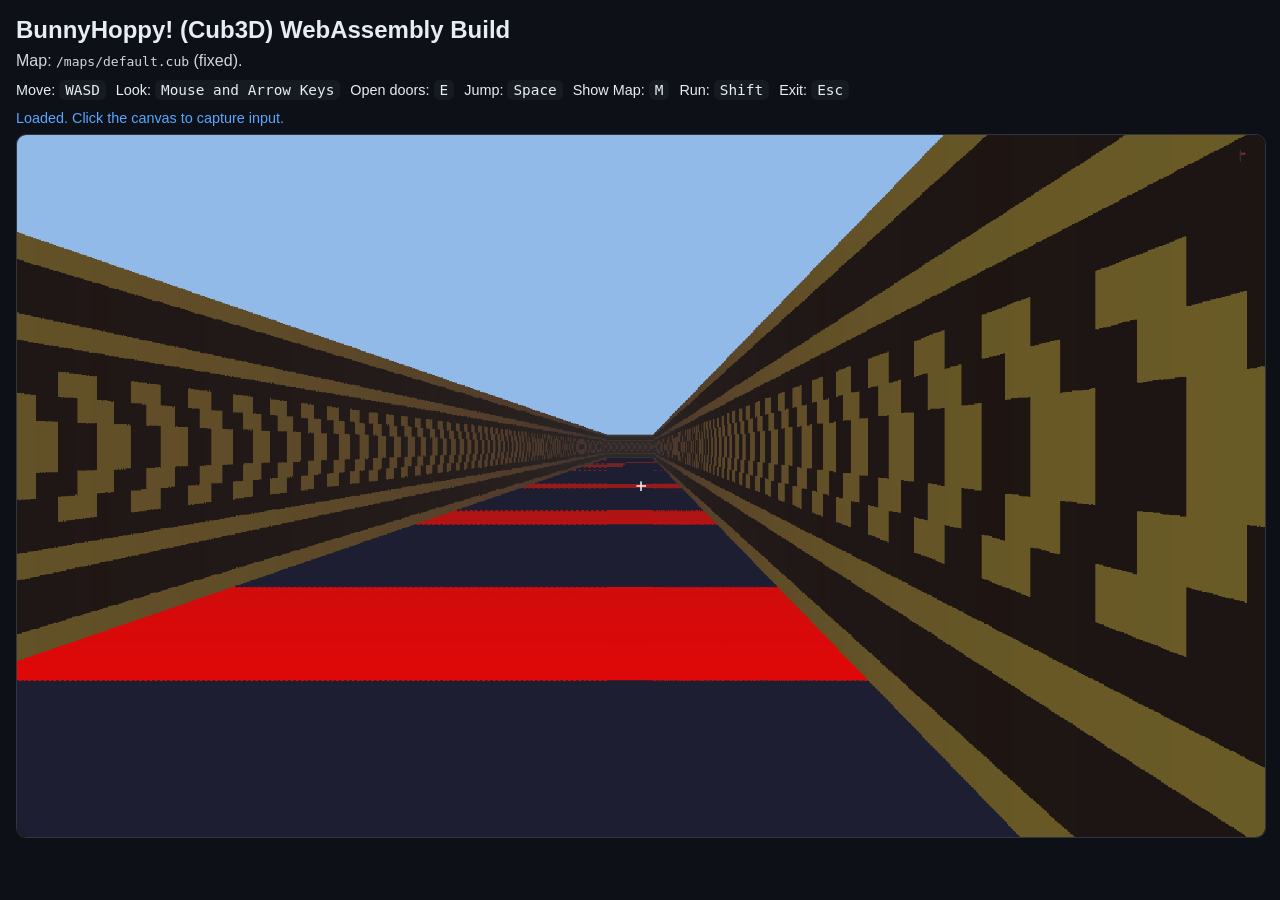
==== bunnyhoppy/index.html @ a29afa3a "Add BunnyHoppy web build" ====
<!doctype html>
<html lang="en">
<head>
	<meta charset="UTF-8">
	<meta name="viewport" content="width=device-width,initial-scale=1.0">
	<title>BunnyHoppy! - bunnyhoppy.com</title>
	<style>
		:root {
			color-scheme: dark;
		}

		body {
			margin: 0;
			background: #0d1117;
			font-family: "Fira Sans", "Segoe UI", sans-serif;
			color: #e6edf3;
		}

		main {
			max-width: 1280px;
			margin: 0 auto;
			padding: 16px;
		}

		h1 {
			margin: 0 0 8px;
			font-size: 1.5rem;
		}

		p {
			margin: 0 0 12px;
			opacity: 0.9;
		}

		.panel {
			font-size: 0.9rem;
			margin-bottom: 12px;
			display: flex;
			gap: 10px;
			flex-wrap: wrap;
		}

		.panel code {
			background: #161b22;
			padding: 2px 6px;
			border-radius: 6px;
		}

		#status {
			font-size: 0.9rem;
			color: #58a6ff;
			margin-bottom: 8px;
		}

		canvas {
			width: 100%;
			height: auto;
			display: block;
			border: 1px solid #30363d;
			border-radius: 10px;
			background: #000;
		}
	</style>
</head>
<body>
	<main>
		<h1>BunnyHoppy! (Cub3D) WebAssembly Build</h1>
		<p>Map: <code>/maps/default.cub</code> (fixed).</p>
		<div class="panel">
			<span>Move: <code>WASD</code></span>
			<span>Look: <code>Mouse and Arrow Keys</code></span>
			<span>Open doors: <code>E</code></span>
			<span>Jump: <code>Space</code></span>
			<span>Show Map: <code>M</code></span>
			<span>Run: <code>Shift</code></span>
			<span>Exit: <code>Esc</code></span>
		</div>
		<div id="status">Loading WebAssembly module...</div>
		<canvas id="gamecanvas" width="1280" height="720"></canvas>
	</main>

	<script src="coi-serviceworker.js"></script>
	<script>
		const statusNode = document.getElementById("status");
		const canvas = document.getElementById("gamecanvas");
		const mapArg = "/maps/default.cub";

		window.Module = {
			arguments: [mapArg],
			canvas: canvas,
			preRun: [() => {
				try {
					if (typeof FS !== "undefined")
						FS.chdir("/");
				} catch (error) {
					console.error("Failed to set CWD:", error);
				}
			}],
			print: (text) => {
				console.log(text);
			},
			printErr: (text) => {
				console.error(text);
				statusNode.textContent = String(text);
			},
			onAbort: (why) => {
				statusNode.textContent = "Runtime aborted: " + String(why);
			},
			onRuntimeInitialized: () => {
				statusNode.textContent = "Loaded. Click the canvas to capture input.";
			}
		};

		canvas.addEventListener("webglcontextlost", (event) => {
			event.preventDefault();
			statusNode.textContent = "WebGL context lost. Reload the page.";
		});
	</script>
	<script src="cub3d.js"></script>
</body>
</html>
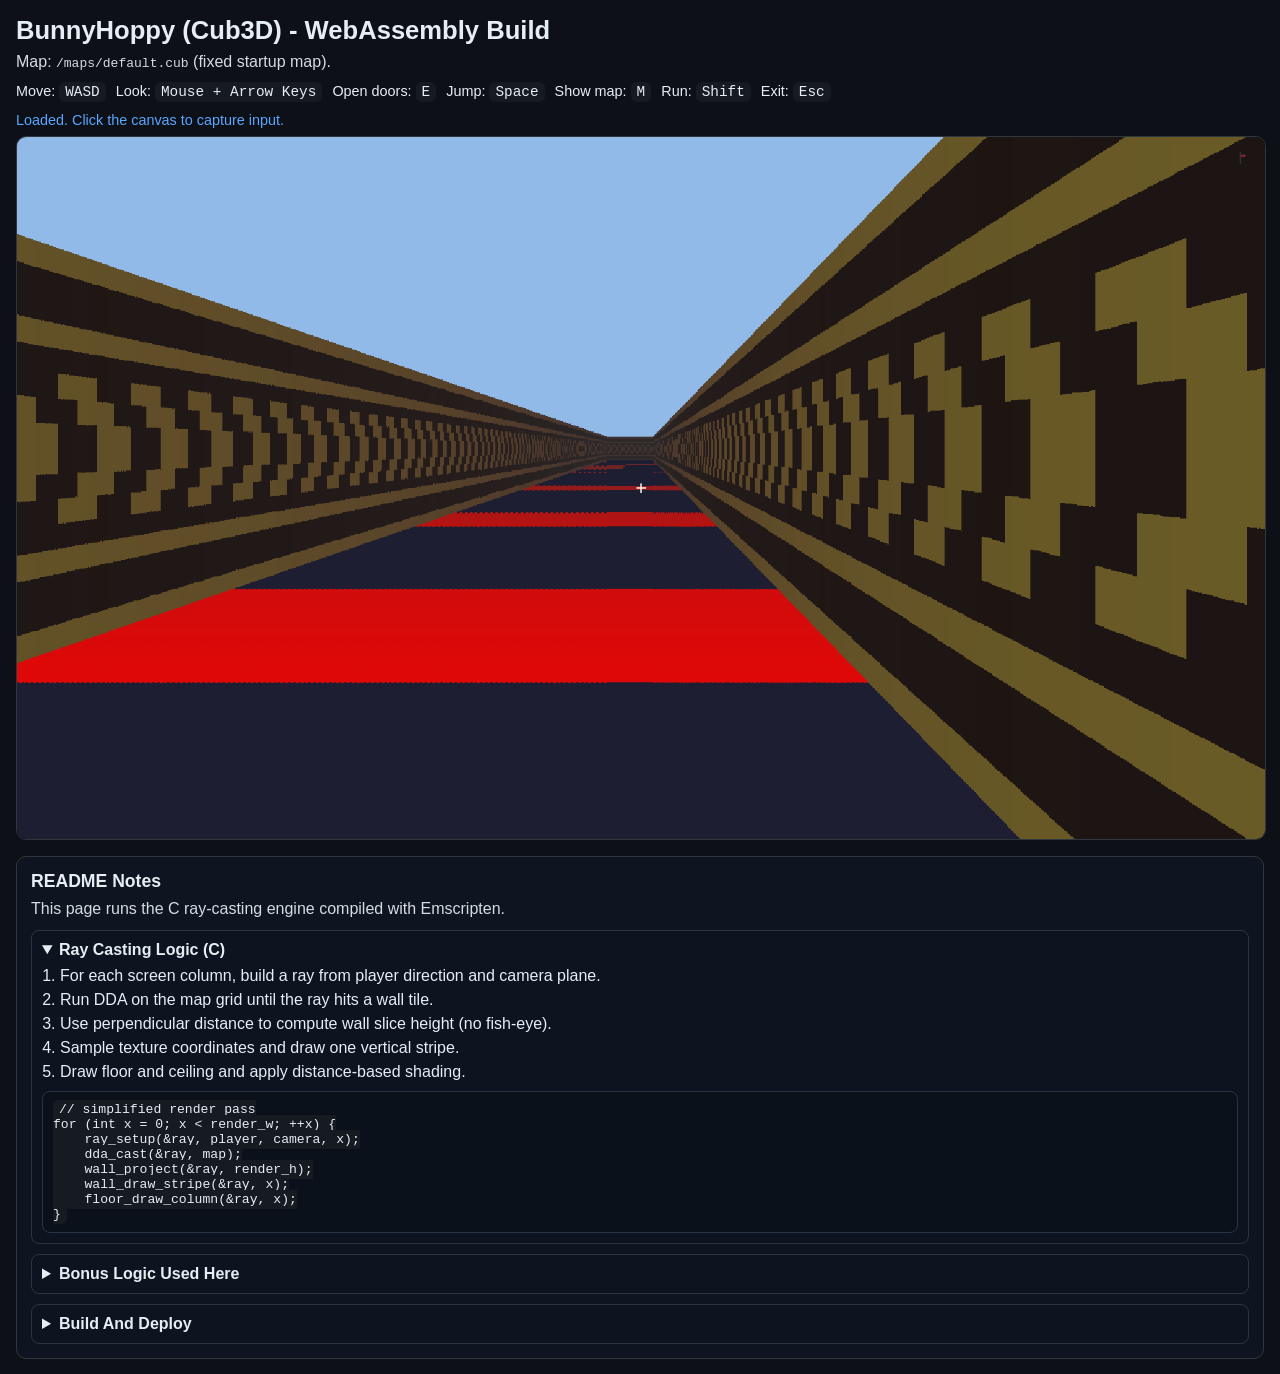
==== commit 7a9cf9f8: "update on index.html" ====
--- a/bunnyhoppy/index.html
+++ b/bunnyhoppy/index.html
@@ -3,7 +3,7 @@
 <head>
 	<meta charset="UTF-8">
 	<meta name="viewport" content="width=device-width,initial-scale=1.0">
-	<title>BunnyHoppy! - bunnyhoppy.com</title>
+	<title>BunnyHoppy - Web Build</title>
 	<style>
 		:root {
 			color-scheme: dark;
@@ -24,12 +24,17 @@
 
 		h1 {
 			margin: 0 0 8px;
-			font-size: 1.5rem;
+			font-size: 1.6rem;
+		}
+
+		h2 {
+			margin: 0 0 8px;
+			font-size: 1.1rem;
 		}
 
 		p {
 			margin: 0 0 12px;
-			opacity: 0.9;
+			opacity: 0.92;
 		}
 
 		.panel {
@@ -40,7 +45,8 @@
 			flex-wrap: wrap;
 		}
 
-		.panel code {
+		.panel code,
+		.readme code {
 			background: #161b22;
 			padding: 2px 6px;
 			border-radius: 6px;
@@ -60,23 +66,110 @@
 			border-radius: 10px;
 			background: #000;
 		}
+
+		.readme {
+			margin-top: 16px;
+			padding: 14px;
+			border: 1px solid #30363d;
+			border-radius: 10px;
+			background: #0f1520;
+		}
+
+		details {
+			border: 1px solid #2a3544;
+			border-radius: 8px;
+			padding: 10px;
+			background: #0d1420;
+			margin-bottom: 10px;
+		}
+
+		details:last-child {
+			margin-bottom: 0;
+		}
+
+		summary {
+			cursor: pointer;
+			font-weight: 600;
+		}
+
+		.readme ul,
+		.readme ol {
+			margin: 8px 0 0 18px;
+			padding: 0;
+		}
+
+		.readme li {
+			margin-bottom: 6px;
+		}
+
+		pre {
+			margin: 10px 0 0;
+			padding: 10px;
+			background: #0b111a;
+			border: 1px solid #273445;
+			border-radius: 8px;
+			overflow-x: auto;
+			font-size: 0.82rem;
+		}
 	</style>
 </head>
 <body>
 	<main>
-		<h1>BunnyHoppy! (Cub3D) WebAssembly Build</h1>
-		<p>Map: <code>/maps/default.cub</code> (fixed).</p>
+		<h1>BunnyHoppy (Cub3D) - WebAssembly Build</h1>
+		<p>Map: <code>/maps/default.cub</code> (fixed startup map).</p>
 		<div class="panel">
 			<span>Move: <code>WASD</code></span>
-			<span>Look: <code>Mouse and Arrow Keys</code></span>
+			<span>Look: <code>Mouse + Arrow Keys</code></span>
 			<span>Open doors: <code>E</code></span>
 			<span>Jump: <code>Space</code></span>
-			<span>Show Map: <code>M</code></span>
+			<span>Show map: <code>M</code></span>
 			<span>Run: <code>Shift</code></span>
 			<span>Exit: <code>Esc</code></span>
 		</div>
 		<div id="status">Loading WebAssembly module...</div>
 		<canvas id="gamecanvas" width="1280" height="720"></canvas>
+
+		<section class="readme">
+			<h2>README Notes</h2>
+			<p>This page runs the C ray-casting engine compiled with Emscripten.</p>
+
+			<details open>
+				<summary>Ray Casting Logic (C)</summary>
+				<ol>
+					<li>For each screen column, build a ray from player direction and camera plane.</li>
+					<li>Run DDA on the map grid until the ray hits a wall tile.</li>
+					<li>Use perpendicular distance to compute wall slice height (no fish-eye).</li>
+					<li>Sample texture coordinates and draw one vertical stripe.</li>
+					<li>Draw floor and ceiling and apply distance-based shading.</li>
+				</ol>
+				<pre><code>// simplified render pass
+for (int x = 0; x < render_w; ++x) {
+    ray_setup(&ray, player, camera, x);
+    dda_cast(&ray, map);
+    wall_project(&ray, render_h);
+    wall_draw_stripe(&ray, x);
+    floor_draw_column(&ray, x);
+}</code></pre>
+			</details>
+
+			<details>
+				<summary>Bonus Logic Used Here</summary>
+				<ul>
+					<li>Bonus mode is always enabled for this web build.</li>
+					<li>Map is fixed to <code>/maps/default.cub</code>.</li>
+					<li>Keys, doors, minimap, sprites, lava, and checkpoints are active.</li>
+				</ul>
+			</details>
+
+			<details>
+				<summary>Build And Deploy</summary>
+				<pre><code>source ~/emsdk/emsdk_env.sh
+make -f Makefile.web
+make -f Makefile.web serve</code></pre>
+				<p>To publish at <code>mahmutkilic.nl/bunnyhoppy</code>, copy generated files
+				from <code>web/</code> into your website repo under <code>bunnyhoppy/</code>, then commit and push.</p>
+			</details>
+		</section>
 	</main>
 
 	<script src="coi-serviceworker.js"></script>
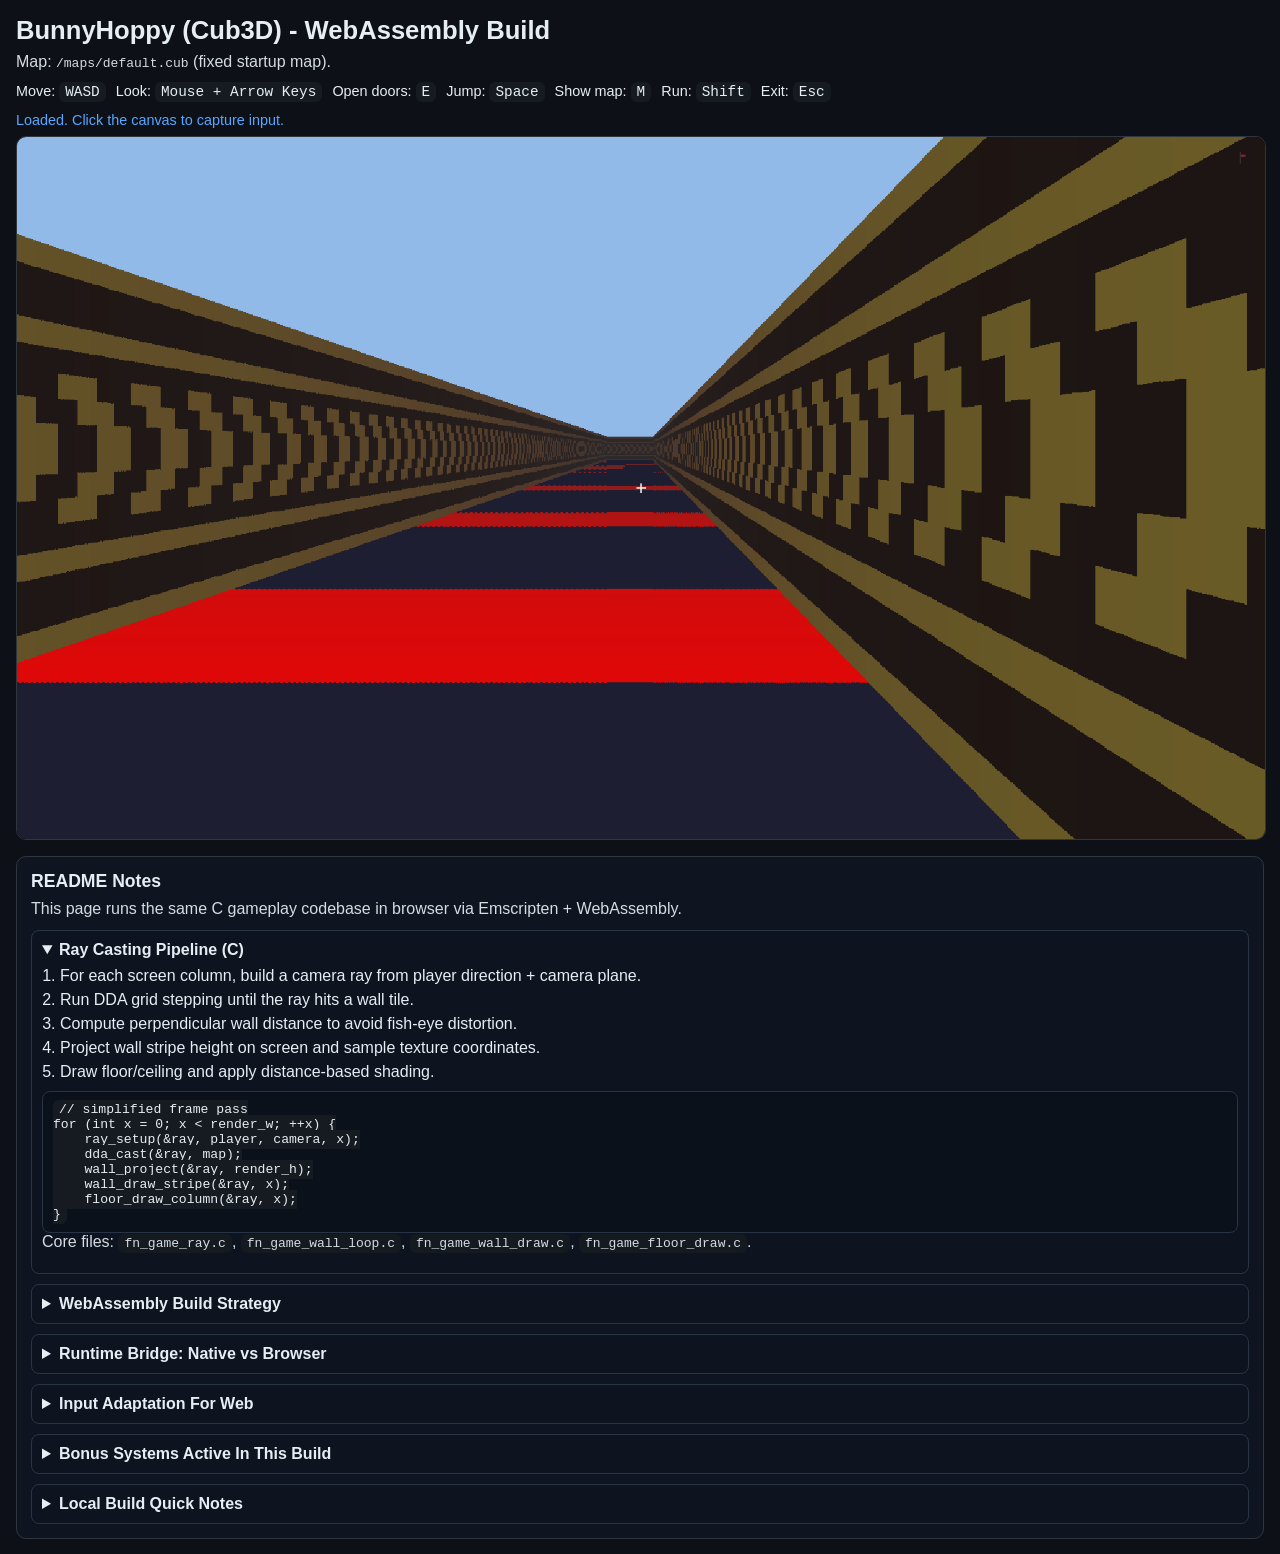
==== commit 05778dbd: "update on index.html" ====
--- a/bunnyhoppy/index.html
+++ b/bunnyhoppy/index.html
@@ -3,11 +3,9 @@
 <head>
 	<meta charset="UTF-8">
 	<meta name="viewport" content="width=device-width,initial-scale=1.0">
-	<title>BunnyHoppy - Web Build</title>
+	<title>BunnyHoppy - WebAssembly Build</title>
 	<style>
-		:root {
-			color-scheme: dark;
-		}
+		:root { color-scheme: dark; }
 
 		body {
 			margin: 0;
@@ -22,20 +20,9 @@
 			padding: 16px;
 		}
 
-		h1 {
-			margin: 0 0 8px;
-			font-size: 1.6rem;
-		}
-
-		h2 {
-			margin: 0 0 8px;
-			font-size: 1.1rem;
-		}
-
-		p {
-			margin: 0 0 12px;
-			opacity: 0.92;
-		}
+		h1 { margin: 0 0 8px; font-size: 1.6rem; }
+		h2 { margin: 0 0 8px; font-size: 1.1rem; }
+		p { margin: 0 0 12px; opacity: 0.92; }
 
 		.panel {
 			font-size: 0.9rem;
@@ -83,9 +70,7 @@
 			margin-bottom: 10px;
 		}
 
-		details:last-child {
-			margin-bottom: 0;
-		}
+		details:last-child { margin-bottom: 0; }
 
 		summary {
 			cursor: pointer;
@@ -98,9 +83,7 @@
 			padding: 0;
 		}
 
-		.readme li {
-			margin-bottom: 6px;
-		}
+		.readme li { margin-bottom: 6px; }
 
 		pre {
 			margin: 10px 0 0;
@@ -117,6 +100,7 @@
 	<main>
 		<h1>BunnyHoppy (Cub3D) - WebAssembly Build</h1>
 		<p>Map: <code>/maps/default.cub</code> (fixed startup map).</p>
+
 		<div class="panel">
 			<span>Move: <code>WASD</code></span>
 			<span>Look: <code>Mouse + Arrow Keys</code></span>
@@ -126,23 +110,24 @@
 			<span>Run: <code>Shift</code></span>
 			<span>Exit: <code>Esc</code></span>
 		</div>
+
 		<div id="status">Loading WebAssembly module...</div>
 		<canvas id="gamecanvas" width="1280" height="720"></canvas>
 
 		<section class="readme">
 			<h2>README Notes</h2>
-			<p>This page runs the C ray-casting engine compiled with Emscripten.</p>
+			<p>This page runs the same C gameplay codebase in browser via Emscripten + WebAssembly.</p>
 
 			<details open>
-				<summary>Ray Casting Logic (C)</summary>
+				<summary>Ray Casting Pipeline (C)</summary>
 				<ol>
-					<li>For each screen column, build a ray from player direction and camera plane.</li>
-					<li>Run DDA on the map grid until the ray hits a wall tile.</li>
-					<li>Use perpendicular distance to compute wall slice height (no fish-eye).</li>
-					<li>Sample texture coordinates and draw one vertical stripe.</li>
-					<li>Draw floor and ceiling and apply distance-based shading.</li>
+					<li>For each screen column, build a camera ray from player direction + camera plane.</li>
+					<li>Run DDA grid stepping until the ray hits a wall tile.</li>
+					<li>Compute perpendicular wall distance to avoid fish-eye distortion.</li>
+					<li>Project wall stripe height on screen and sample texture coordinates.</li>
+					<li>Draw floor/ceiling and apply distance-based shading.</li>
 				</ol>
-				<pre><code>// simplified render pass
+				<pre><code>// simplified frame pass
 for (int x = 0; x < render_w; ++x) {
     ray_setup(&ray, player, camera, x);
     dda_cast(&ray, map);
@@ -150,24 +135,61 @@
     wall_draw_stripe(&ray, x);
     floor_draw_column(&ray, x);
 }</code></pre>
-			</details>
-
-			<details>
-				<summary>Bonus Logic Used Here</summary>
-				<ul>
-					<li>Bonus mode is always enabled for this web build.</li>
+				<p>Core files: <code>fn_game_ray.c</code>, <code>fn_game_wall_loop.c</code>, <code>fn_game_wall_draw.c</code>, <code>fn_game_floor_draw.c</code>.</p>
+			</details>
+
+			<details>
+				<summary>WebAssembly Build Strategy</summary>
+				<ul>
+					<li>Built with <code>emcc</code> and MLX42 via GLFW-on-web path.</li>
+					<li>Graphics flags: <code>USE_GLFW=3</code>, <code>USE_WEBGL2=1</code>, <code>FULL_ES3=1</code>.</li>
+					<li>Runtime flags: <code>NO_EXIT_RUNTIME=1</code>, <code>ALLOW_MEMORY_GROWTH</code>.</li>
+					<li>Stability: raised stack to <code>-s STACK_SIZE=8388608</code>.</li>
+					<li>Assets/maps bundled with <code>--preload-file assets@/assets</code> and <code>--preload-file maps@/maps</code>.</li>
+				</ul>
+			</details>
+
+			<details>
+				<summary>Runtime Bridge: Native vs Browser</summary>
+				<ul>
+					<li>Desktop uses blocking <code>mlx_loop</code>.</li>
+					<li>Browser uses <code>emscripten_set_main_loop_arg</code> to hook into browser frame scheduling.</li>
+					<li>The same C game loop logic is reused through MLX loop hooks.</li>
+				</ul>
+				<pre><code>// web loop bridge
+emscripten_set_main_loop_arg(
+    (em_arg_callback_func)mlx_loop, g->mlx, 0, 1
+);</code></pre>
+			</details>
+
+			<details>
+				<summary>Input Adaptation For Web</summary>
+				<ul>
+					<li>Native path recenters cursor each frame and reads center delta.</li>
+					<li>Web path uses relative-like delta from previous mouse sample.</li>
+					<li>Spike filtering drops abnormal jumps; tiny deltas are ignored to reduce jitter.</li>
+					<li>Sensitivity is slightly scaled for browser control stability.</li>
+				</ul>
+			</details>
+
+			<details>
+				<summary>Bonus Systems Active In This Build</summary>
+				<ul>
+					<li>Bonus mode path is always enabled for web build.</li>
 					<li>Map is fixed to <code>/maps/default.cub</code>.</li>
 					<li>Keys, doors, minimap, sprites, lava, and checkpoints are active.</li>
-				</ul>
-			</details>
-
-			<details>
-				<summary>Build And Deploy</summary>
+					<li><code>C</code> checkpoint tiles are parser-valid in bonus mode, walkable in collision, and visible on minimap.</li>
+					<li>On key pickup, nearest checkpoint is selected for lava respawn.</li>
+					<li>Lava respawn keeps last look direction and pitch for game feel continuity.</li>
+				</ul>
+			</details>
+
+			<details>
+				<summary>Local Build Quick Notes</summary>
 				<pre><code>source ~/emsdk/emsdk_env.sh
 make -f Makefile.web
 make -f Makefile.web serve</code></pre>
-				<p>To publish at <code>mahmutkilic.nl/bunnyhoppy</code>, copy generated files
-				from <code>web/</code> into your website repo under <code>bunnyhoppy/</code>, then commit and push.</p>
+				<p>If <code>emcmake</code> or <code>emcc</code> is missing, emsdk environment is not loaded in the current shell.</p>
 			</details>
 		</section>
 	</main>
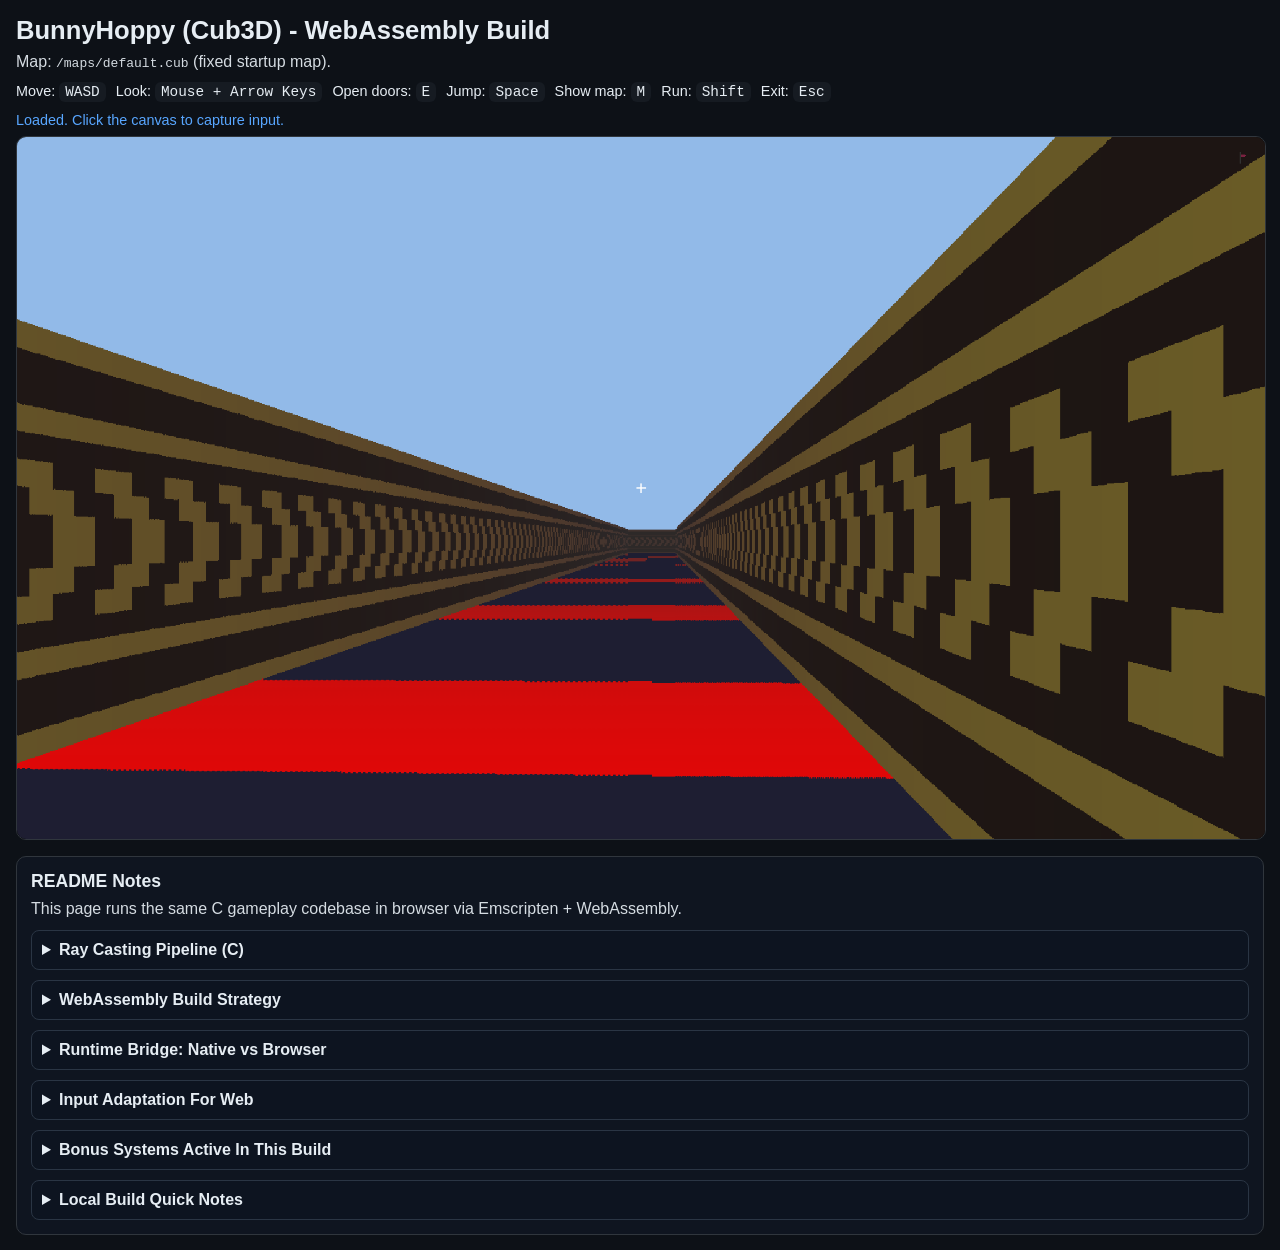
==== commit 0b328734: "small update on index.html" ====
--- a/bunnyhoppy/index.html
+++ b/bunnyhoppy/index.html
@@ -118,7 +118,7 @@
 			<h2>README Notes</h2>
 			<p>This page runs the same C gameplay codebase in browser via Emscripten + WebAssembly.</p>
 
-			<details open>
+			<details>
 				<summary>Ray Casting Pipeline (C)</summary>
 				<ol>
 					<li>For each screen column, build a camera ray from player direction + camera plane.</li>
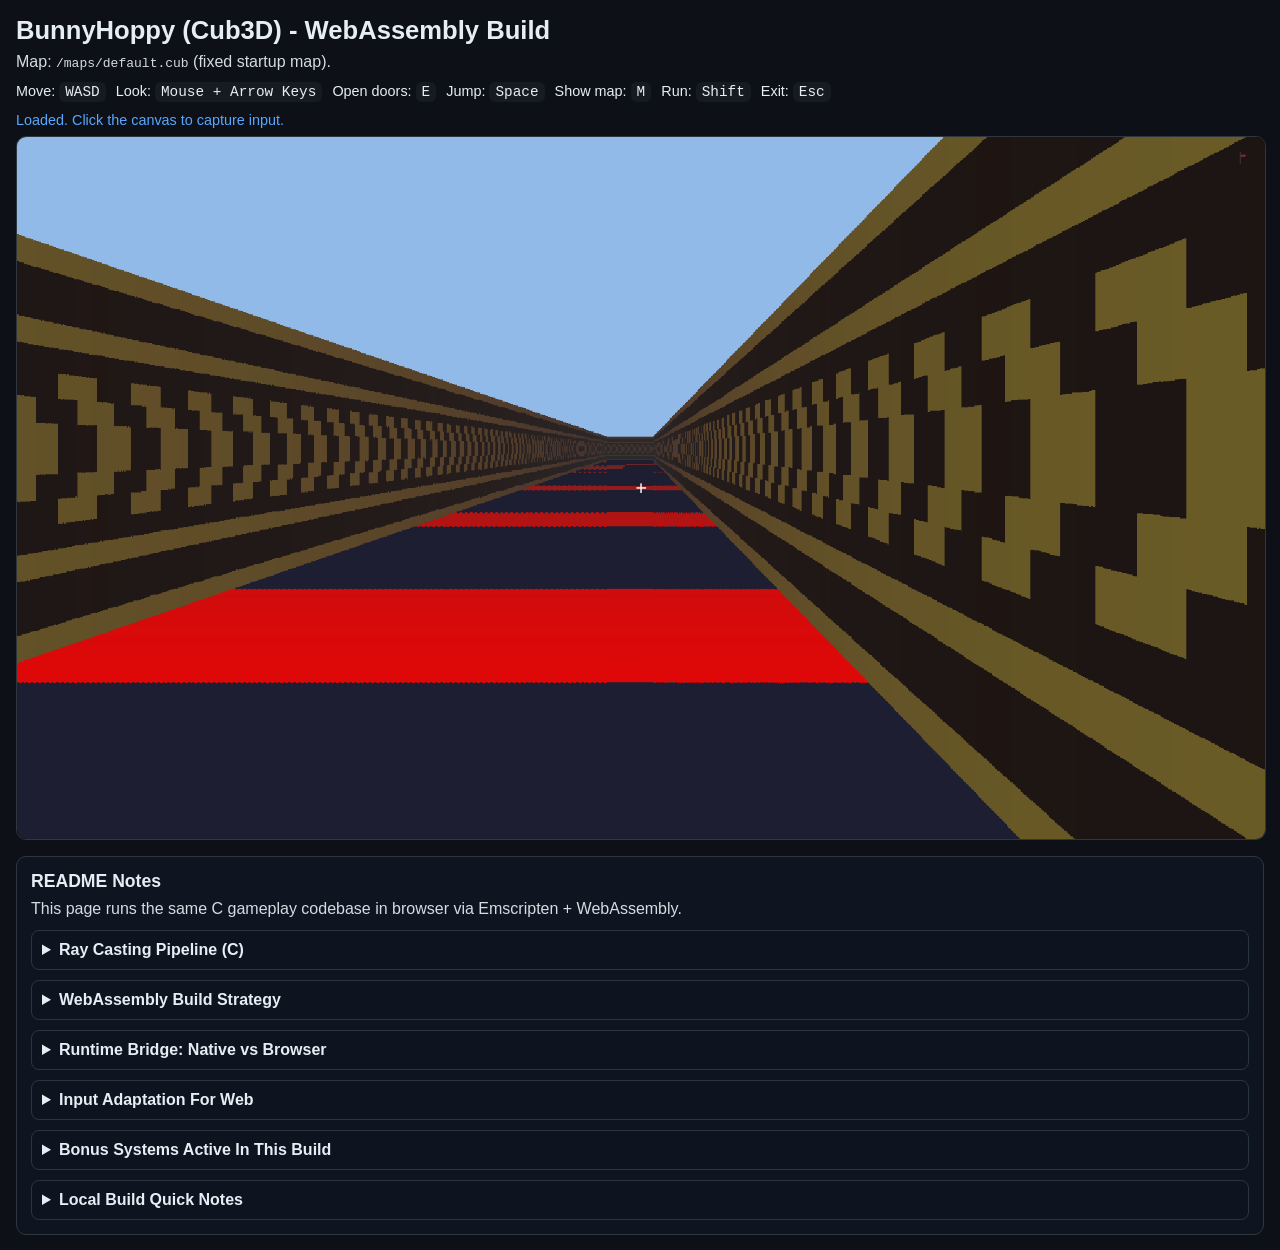
==== commit 0bb862b3: "Add favicon link to index.html" ====
--- a/bunnyhoppy/index.html
+++ b/bunnyhoppy/index.html
@@ -3,6 +3,7 @@
 <head>
 	<meta charset="UTF-8">
 	<meta name="viewport" content="width=device-width,initial-scale=1.0">
+	<link rel="icon" type="image/x-icon" href="../images/devilpete.png">
 	<title>BunnyHoppy - WebAssembly Build</title>
 	<style>
 		:root { color-scheme: dark; }
